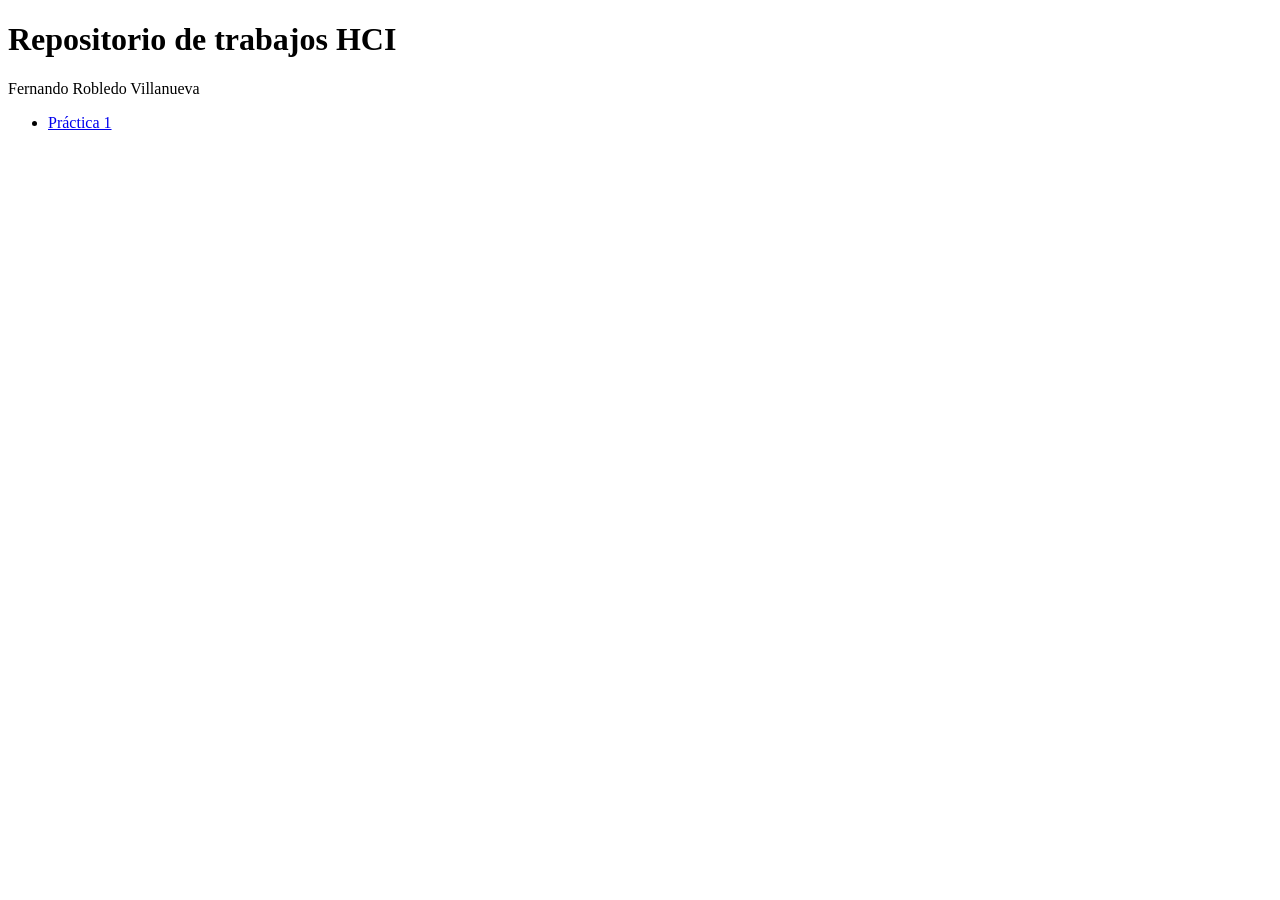
==== index.html @ 369af508 "Add initial HTML structure for HCI projects ejemplo de la asignatura" ====
<!DOCTYPE html>
<html>
<head>
    <meta charset="UTF-8">
    <title>Trabajos HCI</title>
</head>
<body>
    <h1>Repositorio de trabajos HCI</h1>
    <p>Fernando Robledo Villanueva</p>

    <ul>
        <li><a href="practica1.html">Práctica 1</a></li>
    </ul>
</body>
</html>
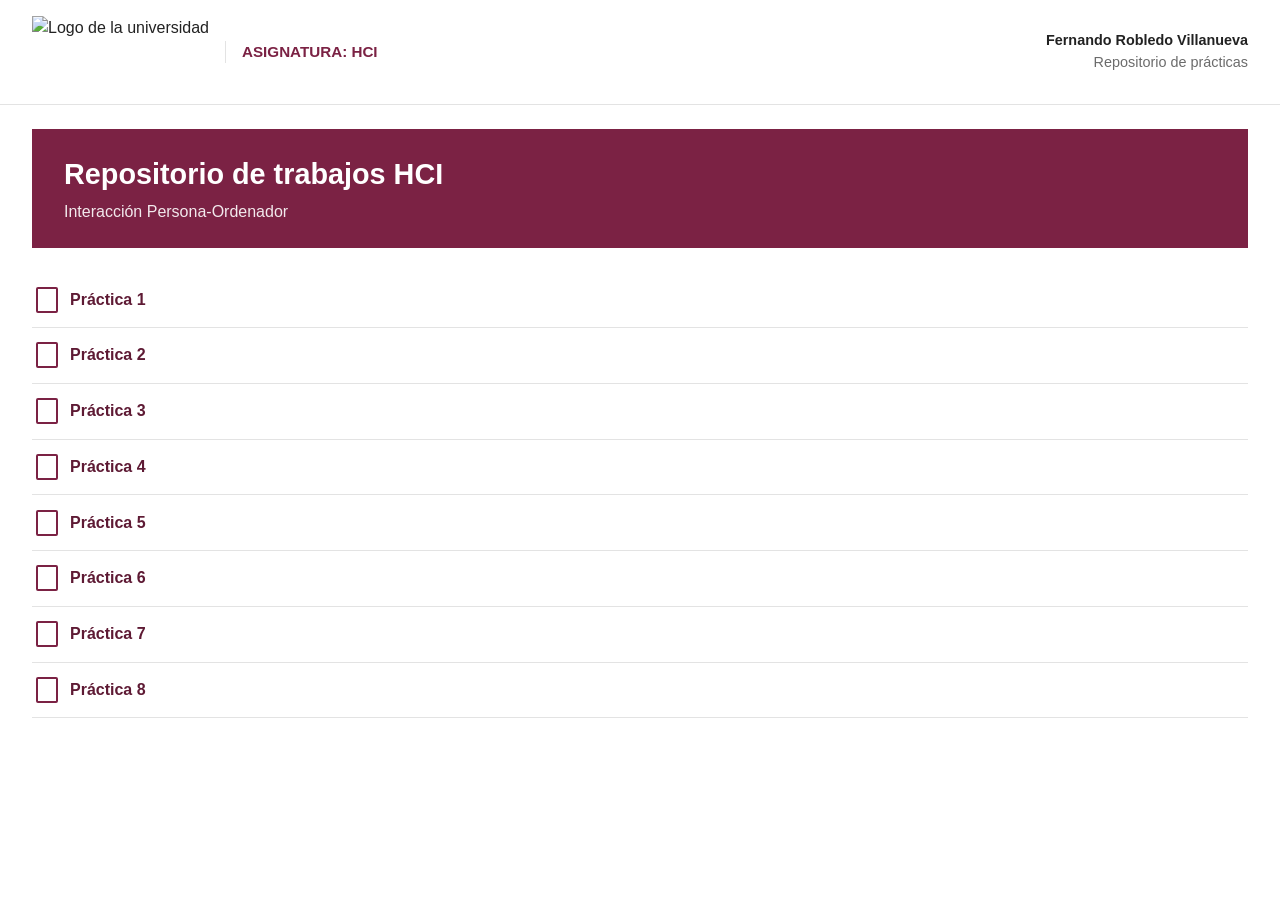
==== commit 6a3813ac: "Update index.html" ====
--- a/index.html
+++ b/index.html
@@ -1,15 +1,156 @@
 <!DOCTYPE html>
-<html>
+<html lang="es">
 <head>
     <meta charset="UTF-8">
+    <meta name="viewport" content="width=device-width, initial-scale=1.0">
     <title>Trabajos HCI</title>
+    <style>
+        :root {
+            --maroon: #7b2244;
+            --maroon-dark: #5e1a34;
+            --text: #222;
+            --muted: #6b6b6b;
+            --line: #e3e3e3;
+        }
+        * { box-sizing: border-box; }
+        body {
+            margin: 0;
+            font-family: "Segoe UI", Roboto, Arial, sans-serif;
+            color: var(--text);
+            background: #fff;
+            line-height: 1.5;
+        }
+
+        /* Cabecera superior */
+        .topbar {
+            display: flex;
+            align-items: center;
+            justify-content: space-between;
+            padding: 1rem 2rem;
+            border-bottom: 1px solid var(--line);
+        }
+        .brand {
+            display: flex;
+            align-items: center;
+            gap: 1rem;
+        }
+        .logo {
+            height: 72px;
+            width: auto;
+        }
+        .brand-text {
+            color: var(--maroon);
+            font-size: 0.95rem;
+            font-weight: 600;
+            text-transform: uppercase;
+            border-left: 1px solid var(--line);
+            padding-left: 1rem;
+        }
+        .user {
+            text-align: right;
+            font-size: 0.9rem;
+        }
+        .user strong {
+            display: block;
+            font-weight: 600;
+        }
+        .user span {
+            color: var(--muted);
+        }
+        .avatar {
+            width: 56px;
+            height: 56px;
+            border-radius: 4px;
+            background: #ddd center/cover no-repeat;
+        }
+        .user-block {
+            display: flex;
+            align-items: center;
+            gap: 0.75rem;
+        }
+
+        /* Banda principal */
+        .banner {
+            background: var(--maroon);
+            color: #fff;
+            margin: 1.5rem 2rem 0;
+            padding: 1.5rem 2rem;
+        }
+        .banner h1 {
+            margin: 0;
+            font-size: 1.8rem;
+            font-weight: 700;
+        }
+        .banner p {
+            margin: 0.25rem 0 0;
+            opacity: 0.9;
+        }
+
+        /* Lista de trabajos */
+        main {
+            padding: 1.5rem 2rem 3rem;
+        }
+        ul {
+            list-style: none;
+            margin: 0;
+            padding: 0;
+        }
+        li {
+            border-bottom: 1px solid var(--line);
+        }
+        li a {
+            display: flex;
+            align-items: center;
+            gap: 0.75rem;
+            padding: 0.9rem 0.25rem;
+            color: var(--maroon-dark);
+            text-decoration: none;
+            font-weight: 600;
+        }
+        li a::before {
+            content: "";
+            width: 18px;
+            height: 22px;
+            border: 2px solid var(--maroon);
+            border-radius: 2px;
+            flex-shrink: 0;
+        }
+        li a:hover {
+            color: var(--maroon);
+            text-decoration: underline;
+        }
+    </style>
 </head>
 <body>
-    <h1>Repositorio de trabajos HCI</h1>
-    <p>Fernando Robledo Villanueva</p>
+    <div class="topbar">
+        <div class="brand">
+            <img class="logo" src="logo.jpg" alt="Logo de la universidad">
+            <div class="brand-text">Asignatura: HCI</div>
+        </div>
+        <div class="user-block">
+            <div class="user">
+                <strong>Fernando Robledo Villanueva</strong>
+                <span>Repositorio de prácticas</span>
+            </div>
+        </div>
+    </div>
 
-    <ul>
-        <li><a href="practica1.html">Práctica 1</a></li>
-    </ul>
+    <div class="banner">
+        <h1>Repositorio de trabajos HCI</h1>
+        <p>Interacción Persona-Ordenador</p>
+    </div>
+
+    <main>
+        <ul>
+            <li><a href="practica1.html">Práctica 1</a></li>
+            <li><a href="practica2.html">Práctica 2</a></li>
+            <li><a href="practica3.html">Práctica 3</a></li>
+            <li><a href="practica4.html">Práctica 4</a></li>
+            <li><a href="practica5.html">Práctica 5</a></li>
+            <li><a href="practica6.html">Práctica 6</a></li>
+            <li><a href="practica7.html">Práctica 7</a></li>
+            <li><a href="practica8.html">Práctica 8</a></li>
+        </ul>
+    </main>
 </body>
 </html>
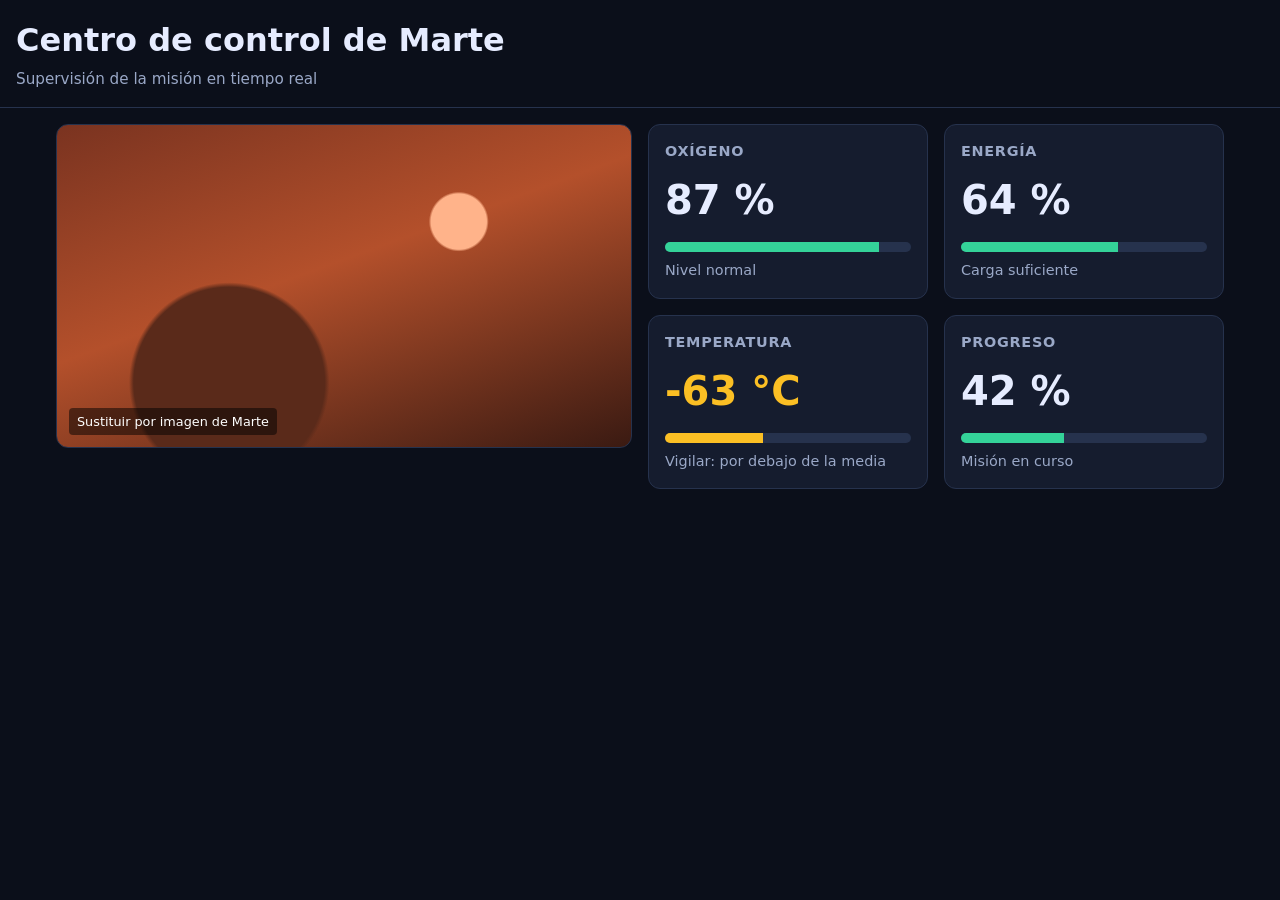
==== commit b6ec2c45: "Add files via upload" ====
--- a/index.html
+++ b/index.html
@@ -1,156 +1,201 @@
 <!DOCTYPE html>
 <html lang="es">
 <head>
-    <meta charset="UTF-8">
-    <meta name="viewport" content="width=device-width, initial-scale=1.0">
-    <title>Trabajos HCI</title>
-    <style>
-        :root {
-            --maroon: #7b2244;
-            --maroon-dark: #5e1a34;
-            --text: #222;
-            --muted: #6b6b6b;
-            --line: #e3e3e3;
-        }
-        * { box-sizing: border-box; }
-        body {
-            margin: 0;
-            font-family: "Segoe UI", Roboto, Arial, sans-serif;
-            color: var(--text);
-            background: #fff;
-            line-height: 1.5;
-        }
-
-        /* Cabecera superior */
-        .topbar {
-            display: flex;
-            align-items: center;
-            justify-content: space-between;
-            padding: 1rem 2rem;
-            border-bottom: 1px solid var(--line);
-        }
-        .brand {
-            display: flex;
-            align-items: center;
-            gap: 1rem;
-        }
-        .logo {
-            height: 72px;
-            width: auto;
-        }
-        .brand-text {
-            color: var(--maroon);
-            font-size: 0.95rem;
-            font-weight: 600;
-            text-transform: uppercase;
-            border-left: 1px solid var(--line);
-            padding-left: 1rem;
-        }
-        .user {
-            text-align: right;
-            font-size: 0.9rem;
-        }
-        .user strong {
-            display: block;
-            font-weight: 600;
-        }
-        .user span {
-            color: var(--muted);
-        }
-        .avatar {
-            width: 56px;
-            height: 56px;
-            border-radius: 4px;
-            background: #ddd center/cover no-repeat;
-        }
-        .user-block {
-            display: flex;
-            align-items: center;
-            gap: 0.75rem;
-        }
-
-        /* Banda principal */
-        .banner {
-            background: var(--maroon);
-            color: #fff;
-            margin: 1.5rem 2rem 0;
-            padding: 1.5rem 2rem;
-        }
-        .banner h1 {
-            margin: 0;
-            font-size: 1.8rem;
-            font-weight: 700;
-        }
-        .banner p {
-            margin: 0.25rem 0 0;
-            opacity: 0.9;
-        }
-
-        /* Lista de trabajos */
-        main {
-            padding: 1.5rem 2rem 3rem;
-        }
-        ul {
-            list-style: none;
-            margin: 0;
-            padding: 0;
-        }
-        li {
-            border-bottom: 1px solid var(--line);
-        }
-        li a {
-            display: flex;
-            align-items: center;
-            gap: 0.75rem;
-            padding: 0.9rem 0.25rem;
-            color: var(--maroon-dark);
-            text-decoration: none;
-            font-weight: 600;
-        }
-        li a::before {
-            content: "";
-            width: 18px;
-            height: 22px;
-            border: 2px solid var(--maroon);
-            border-radius: 2px;
-            flex-shrink: 0;
-        }
-        li a:hover {
-            color: var(--maroon);
-            text-decoration: underline;
-        }
-    </style>
+  <meta charset="UTF-8">
+  <meta name="viewport" content="width=device-width, initial-scale=1.0">
+  <title>Centro de control de Marte</title>
+  <style>
+    :root {
+      --fondo: #0b0f1a;
+      --panel: #151c2e;
+      --borde: #26324d;
+      --texto: #e6ecff;
+      --secundario: #9aa8c7;
+      --acento: #ff6b3d;
+      --ok: #34d399;
+      --aviso: #fbbf24;
+      --espacio: 1rem;
+    }
+
+    * { box-sizing: border-box; }
+
+    html, body {
+      margin: 0;
+      padding: 0;
+      max-width: 100%;
+      overflow-x: hidden;
+    }
+
+    body {
+      font-family: system-ui, -apple-system, "Segoe UI", Roboto, sans-serif;
+      background: var(--fondo);
+      color: var(--texto);
+      line-height: 1.5;
+      font-size: 1rem;
+    }
+
+    header {
+      padding: var(--espacio);
+      border-bottom: 1px solid var(--borde);
+    }
+
+    header h1 {
+      margin: 0;
+      font-size: clamp(1.25rem, 4vw, 2rem);
+    }
+
+    header p {
+      margin: 0.25rem 0 0;
+      color: var(--secundario);
+      font-size: 0.95rem;
+    }
+
+    main {
+      display: grid;
+      grid-template-columns: 1fr;
+      gap: var(--espacio);
+      padding: var(--espacio);
+      max-width: 75rem;
+      margin: 0 auto;
+    }
+
+    /* Cabecera de la imagen */
+    .imagen-mision {
+      width: 100%;
+      aspect-ratio: 16 / 9;
+      border-radius: 0.75rem;
+      border: 1px solid var(--borde);
+      background:
+        radial-gradient(circle at 70% 30%, #ffb38a 0 6%, transparent 6.5%),
+        radial-gradient(circle at 30% 80%, #5a2a1a 0 20%, transparent 21%),
+        linear-gradient(160deg, #7a3320 0%, #b4502b 45%, #3a1a12 100%);
+      position: relative;
+      overflow: hidden;
+    }
+
+    .imagen-mision::after {
+      content: "Sustituir por imagen de Marte";
+      position: absolute;
+      left: 0.75rem;
+      bottom: 0.75rem;
+      font-size: 0.8rem;
+      padding: 0.25rem 0.5rem;
+      background: rgba(0, 0, 0, 0.5);
+      border-radius: 0.25rem;
+      color: #fff;
+    }
+
+    /* Indicadores */
+    .indicadores {
+      display: grid;
+      grid-template-columns: 1fr;
+      gap: var(--espacio);
+    }
+
+    .indicador {
+      background: var(--panel);
+      border: 1px solid var(--borde);
+      border-radius: 0.75rem;
+      padding: 1rem;
+    }
+
+    .indicador h2 {
+      margin: 0 0 0.5rem;
+      font-size: 0.9rem;
+      text-transform: uppercase;
+      letter-spacing: 0.05em;
+      color: var(--secundario);
+    }
+
+    .valor {
+      font-size: clamp(1.75rem, 6vw, 2.5rem);
+      font-weight: 700;
+      margin: 0;
+    }
+
+    .barra {
+      height: 0.6rem;
+      background: var(--borde);
+      border-radius: 999px;
+      overflow: hidden;
+      margin-top: 0.75rem;
+    }
+
+    .barra span {
+      display: block;
+      height: 100%;
+      background: var(--ok);
+    }
+
+    .estado {
+      margin: 0.5rem 0 0;
+      font-size: 0.9rem;
+      color: var(--secundario);
+    }
+
+    .indicador.aviso .valor { color: var(--aviso); }
+    .indicador.aviso .barra span { background: var(--aviso); }
+
+    /* Tablet y escritorio: CSS Grid en dos y cuatro columnas */
+    @media (min-width: 40rem) {
+      .indicadores {
+        grid-template-columns: repeat(2, 1fr);
+      }
+    }
+
+    @media (min-width: 60rem) {
+      main {
+        grid-template-columns: 1fr 1fr;
+        align-items: start;
+      }
+      .indicadores {
+        grid-template-columns: repeat(2, 1fr);
+      }
+    }
+  </style>
 </head>
 <body>
-    <div class="topbar">
-        <div class="brand">
-            <img class="logo" src="logo.jpg" alt="Logo de la universidad">
-            <div class="brand-text">Asignatura: HCI</div>
-        </div>
-        <div class="user-block">
-            <div class="user">
-                <strong>Fernando Robledo Villanueva</strong>
-                <span>Repositorio de prácticas</span>
-            </div>
-        </div>
-    </div>
-
-    <div class="banner">
-        <h1>Repositorio de trabajos HCI</h1>
-        <p>Interacción Persona-Ordenador</p>
-    </div>
-
-    <main>
-        <ul>
-            <li><a href="practica1.html">Práctica 1</a></li>
-            <li><a href="practica2.html">Práctica 2</a></li>
-            <li><a href="practica3.html">Práctica 3</a></li>
-            <li><a href="practica4.html">Práctica 4</a></li>
-            <li><a href="practica5.html">Práctica 5</a></li>
-            <li><a href="practica6.html">Práctica 6</a></li>
-            <li><a href="practica7.html">Práctica 7</a></li>
-            <li><a href="practica8.html">Práctica 8</a></li>
-        </ul>
-    </main>
+
+  <header>
+    <h1>Centro de control de Marte</h1>
+    <p>Supervisión de la misión en tiempo real</p>
+  </header>
+
+  <main>
+    <section class="imagen-mision" role="img" aria-label="Vista de la superficie de Marte"></section>
+
+    <section class="indicadores" aria-label="Indicadores de la misión">
+
+      <article class="indicador">
+        <h2>Oxígeno</h2>
+        <p class="valor">87 %</p>
+        <div class="barra" aria-hidden="true"><span style="width: 87%"></span></div>
+        <p class="estado">Nivel normal</p>
+      </article>
+
+      <article class="indicador">
+        <h2>Energía</h2>
+        <p class="valor">64 %</p>
+        <div class="barra" aria-hidden="true"><span style="width: 64%"></span></div>
+        <p class="estado">Carga suficiente</p>
+      </article>
+
+      <article class="indicador aviso">
+        <h2>Temperatura</h2>
+        <p class="valor">-63 °C</p>
+        <div class="barra" aria-hidden="true"><span style="width: 40%"></span></div>
+        <p class="estado">Vigilar: por debajo de la media</p>
+      </article>
+
+      <article class="indicador">
+        <h2>Progreso</h2>
+        <p class="valor">42 %</p>
+        <div class="barra" aria-hidden="true"><span style="width: 42%"></span></div>
+        <p class="estado">Misión en curso</p>
+      </article>
+
+    </section>
+  </main>
+
 </body>
 </html>
